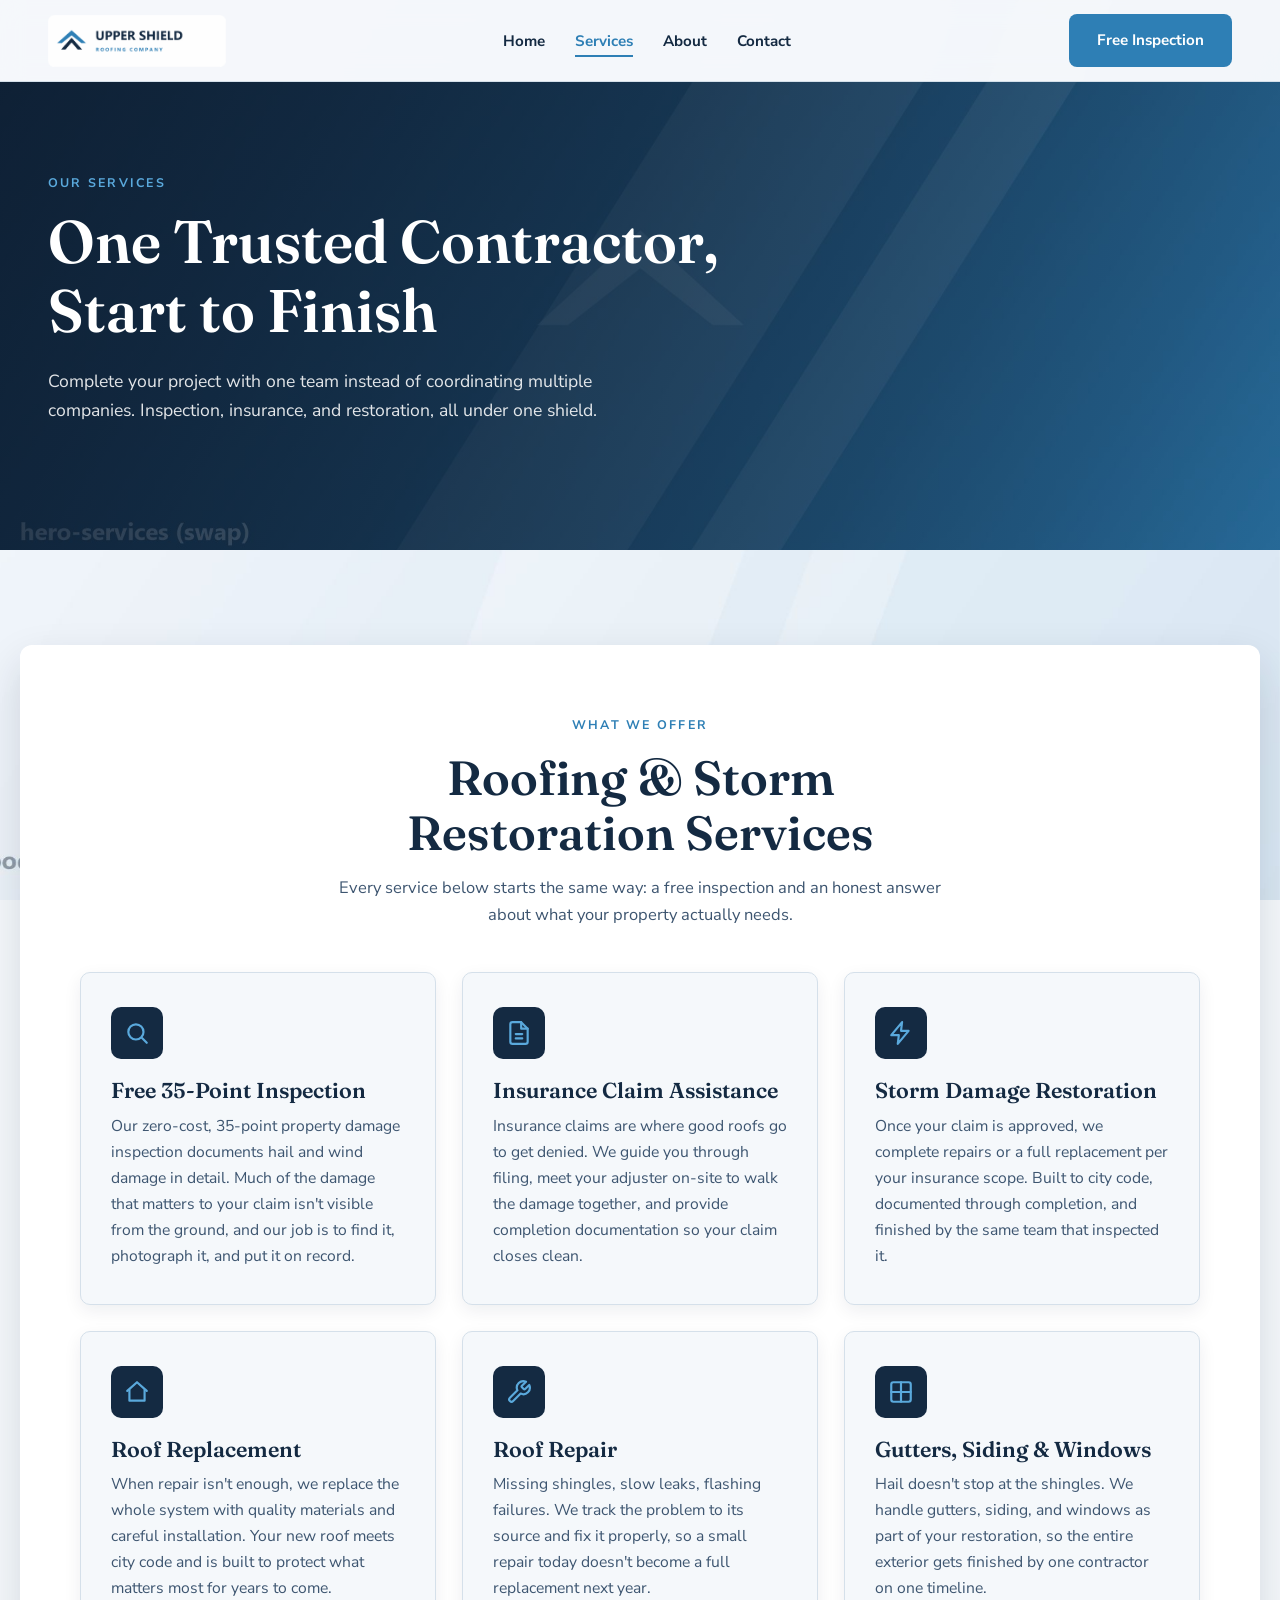
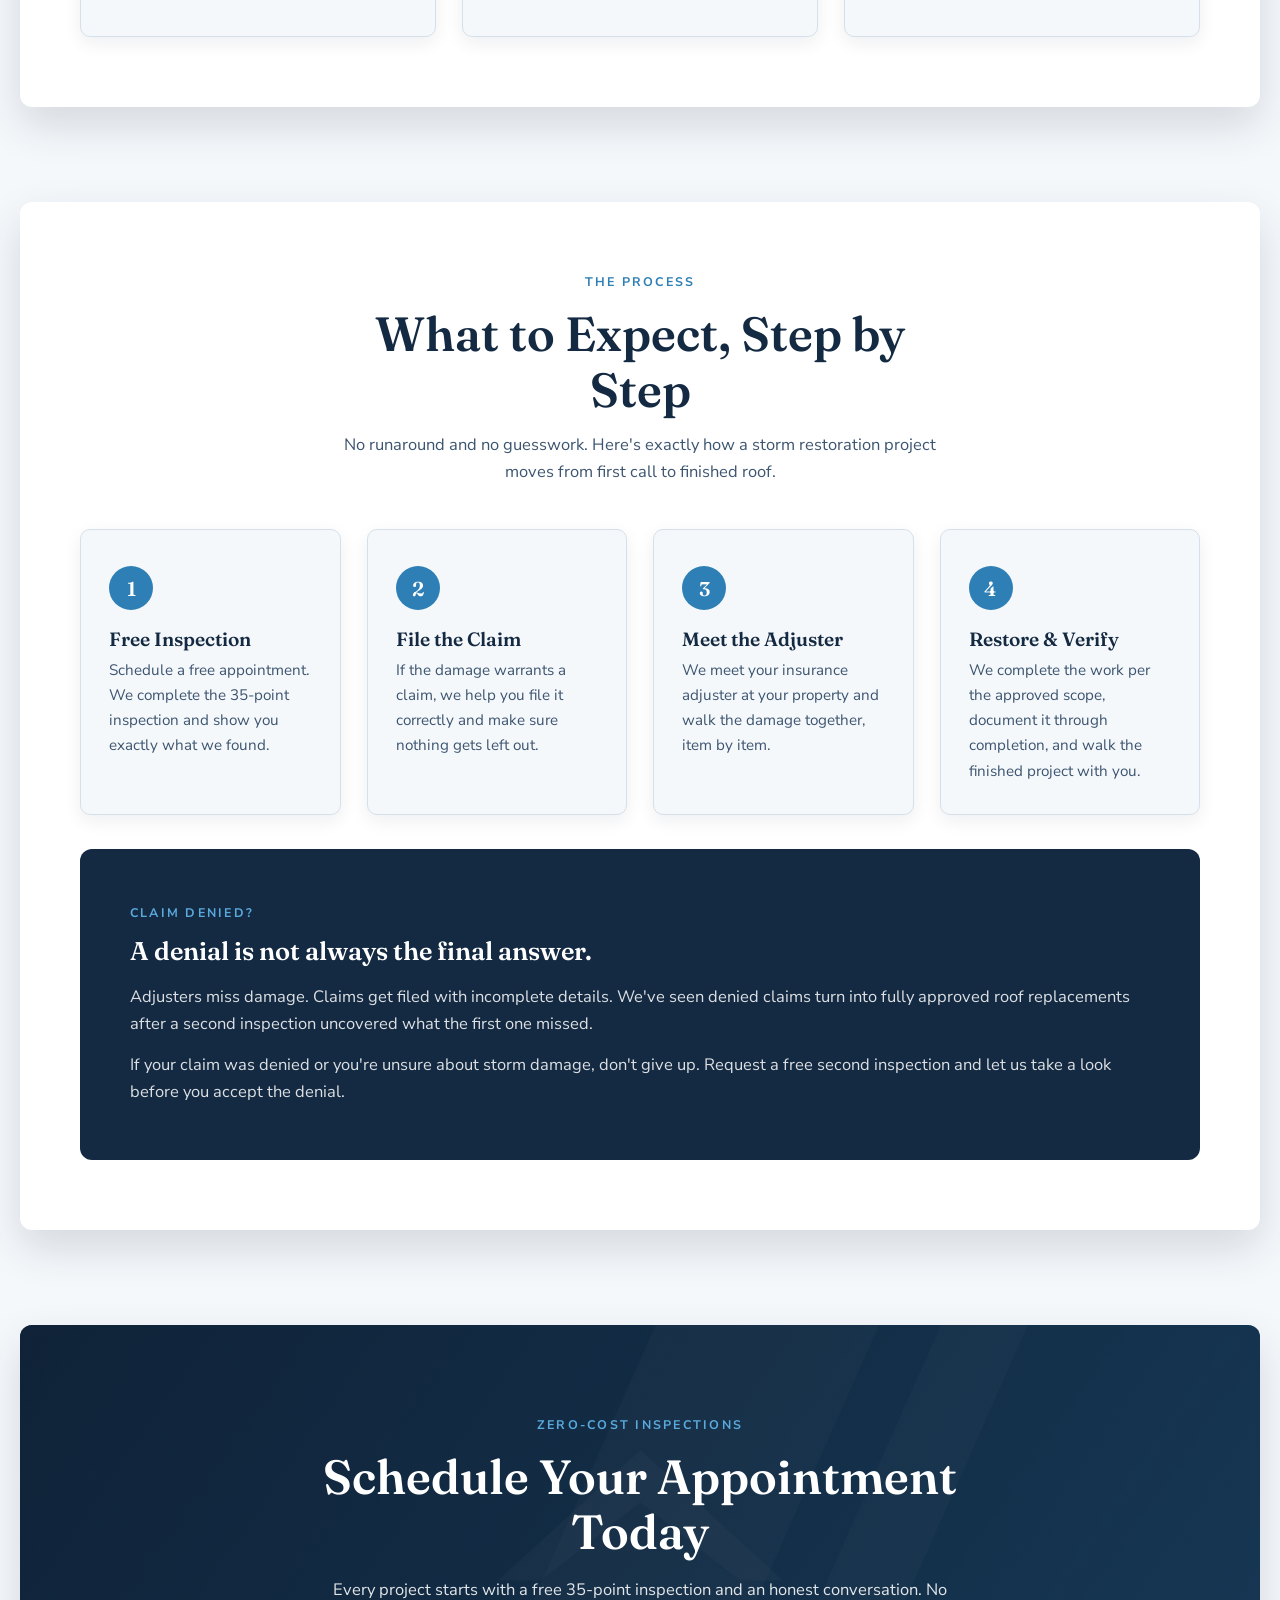
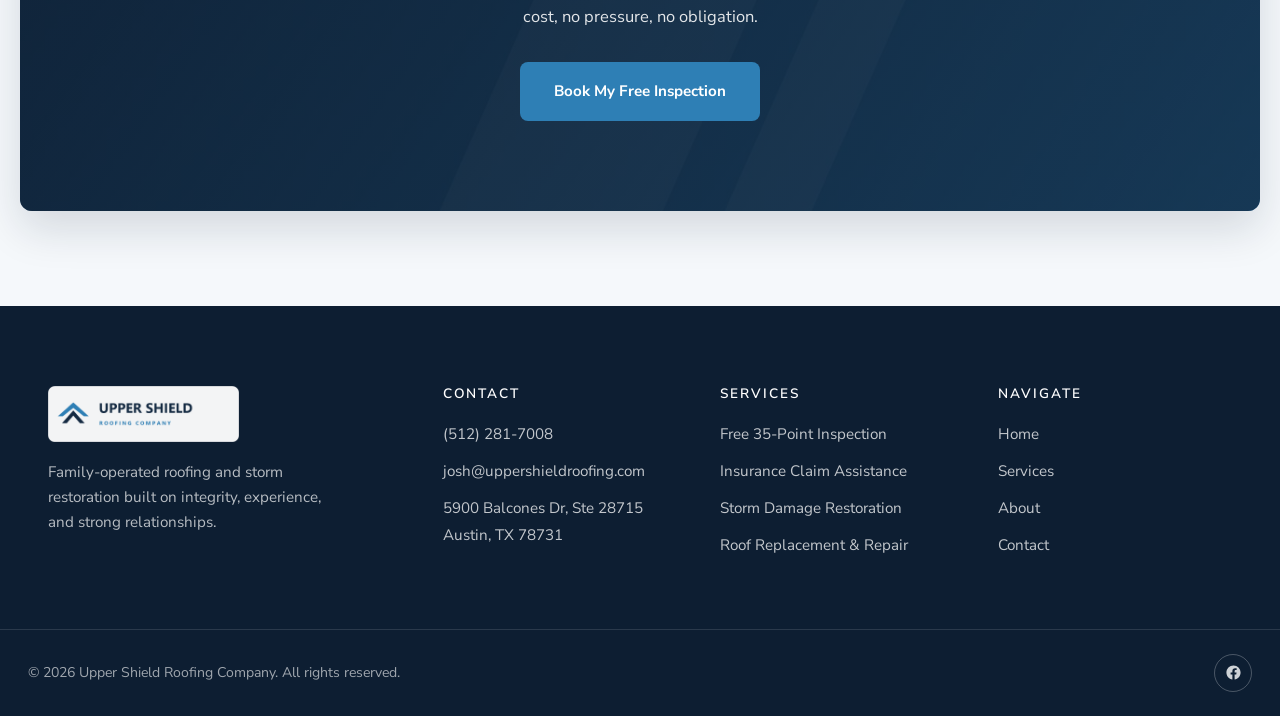
==== services.html @ f487f184 "Upper Shield Roofing demo: OTM light/cool build with branded placeholders" ====
<!DOCTYPE html>
<html lang="en">
<head>
  <meta charset="UTF-8">
  <meta name="viewport" content="width=device-width, initial-scale=1.0">
  <title>Services | Upper Shield Roofing | Storm Restoration, Inspections &amp; Insurance Claims</title>
  <meta name="description" content="Free 35-point inspections, insurance claim assistance, storm damage restoration, roof replacement and repair, plus gutters, siding, and windows. One trusted contractor, start to finish.">
  <link rel="icon" type="image/png" href="assets/favicon.png">
  <meta property="og:title" content="Roofing &amp; Storm Restoration Services | Upper Shield Roofing">
  <meta property="og:description" content="Free 35-point inspections, insurance claim guidance, and complete storm restoration in Austin and Central Texas.">
  <meta property="og:image" content="assets/og-image.jpg">
  <meta property="og:type" content="website">
  <link rel="preconnect" href="https://fonts.googleapis.com">
  <link rel="preconnect" href="https://fonts.gstatic.com" crossorigin>
  <link href="https://fonts.googleapis.com/css2?family=Fraunces:opsz,wght@9..144,400..600&family=Nunito+Sans:wght@400;600;700;800&display=swap" rel="stylesheet">
  <link rel="stylesheet" href="styles.css">
</head>
<body data-page="services">

  <nav class="nav">
    <div class="nav-inner">
      <a href="index.html" class="nav-logo" aria-label="Upper Shield Roofing home">
        <img src="assets/logo.png" alt="Upper Shield Roofing Company">
      </a>
      <ul class="nav-links">
        <li><a href="index.html" data-nav="home">Home</a></li>
        <li><a href="services.html" data-nav="services">Services</a></li>
        <li><a href="about.html" data-nav="about">About</a></li>
        <li><a href="book.html" data-nav="book">Contact</a></li>
      </ul>
      <a href="book.html" class="btn btn-primary nav-cta">Free Inspection</a>
      <button class="nav-toggle" aria-label="Toggle menu" aria-expanded="false">
        <span></span><span></span><span></span>
      </button>
    </div>
  </nav>

  <header class="hero hero--page" style="background-image: url('assets/hero-services.jpg');">
    <div class="hero-content">
      <span class="eyebrow">Our Services</span>
      <h1>One Trusted Contractor, Start to Finish</h1>
      <p>Complete your project with one team instead of coordinating multiple companies. Inspection, insurance, and restoration, all under one shield.</p>
    </div>
  </header>

  <section class="section">
    <div class="container">
      <div class="section-head centered">
        <span class="eyebrow">What We Offer</span>
        <h2>Roofing &amp; Storm Restoration Services</h2>
        <p>Every service below starts the same way: a free inspection and an honest answer about what your property actually needs.</p>
      </div>
      <div class="card-grid grid-3">
        <div class="tile">
          <div class="tile-icon">
            <svg viewBox="0 0 24 24" fill="none" stroke="currentColor" stroke-width="2" stroke-linecap="round" stroke-linejoin="round"><circle cx="11" cy="11" r="7"/><line x1="21" y1="21" x2="16.65" y2="16.65"/></svg>
          </div>
          <h3>Free 35-Point Inspection</h3>
          <p>Our zero-cost, 35-point property damage inspection documents hail and wind damage in detail. Much of the damage that matters to your claim isn't visible from the ground, and our job is to find it, photograph it, and put it on record.</p>
        </div>
        <div class="tile">
          <div class="tile-icon">
            <svg viewBox="0 0 24 24" fill="none" stroke="currentColor" stroke-width="2" stroke-linecap="round" stroke-linejoin="round"><path d="M14 2H6a2 2 0 0 0-2 2v16a2 2 0 0 0 2 2h12a2 2 0 0 0 2-2V8z"/><polyline points="14 2 14 8 20 8"/><line x1="9" y1="13" x2="15" y2="13"/><line x1="9" y1="17" x2="15" y2="17"/></svg>
          </div>
          <h3>Insurance Claim Assistance</h3>
          <p>Insurance claims are where good roofs go to get denied. We guide you through filing, meet your adjuster on-site to walk the damage together, and provide completion documentation so your claim closes clean.</p>
        </div>
        <div class="tile">
          <div class="tile-icon">
            <svg viewBox="0 0 24 24" fill="none" stroke="currentColor" stroke-width="2" stroke-linecap="round" stroke-linejoin="round"><path d="M13 2 3 14h7l-1 8 10-12h-7z"/></svg>
          </div>
          <h3>Storm Damage Restoration</h3>
          <p>Once your claim is approved, we complete repairs or a full replacement per your insurance scope. Built to city code, documented through completion, and finished by the same team that inspected it.</p>
        </div>
        <div class="tile">
          <div class="tile-icon">
            <svg viewBox="0 0 24 24" fill="none" stroke="currentColor" stroke-width="2" stroke-linecap="round" stroke-linejoin="round"><path d="M3 11 12 3l9 8"/><path d="M5 10v10h14V10"/></svg>
          </div>
          <h3>Roof Replacement</h3>
          <p>When repair isn't enough, we replace the whole system with quality materials and careful installation. Your new roof meets city code and is built to protect what matters most for years to come.</p>
        </div>
        <div class="tile">
          <div class="tile-icon">
            <svg viewBox="0 0 24 24" fill="none" stroke="currentColor" stroke-width="2" stroke-linecap="round" stroke-linejoin="round"><path d="M14.7 6.3a1 1 0 0 0 0 1.4l1.6 1.6a1 1 0 0 0 1.4 0l3.77-3.77a6 6 0 0 1-7.94 7.94l-6.91 6.91a2.12 2.12 0 0 1-3-3l6.91-6.91a6 6 0 0 1 7.94-7.94l-3.76 3.76z"/></svg>
          </div>
          <h3>Roof Repair</h3>
          <p>Missing shingles, slow leaks, flashing failures. We track the problem to its source and fix it properly, so a small repair today doesn't become a full replacement next year.</p>
        </div>
        <div class="tile">
          <div class="tile-icon">
            <svg viewBox="0 0 24 24" fill="none" stroke="currentColor" stroke-width="2" stroke-linecap="round" stroke-linejoin="round"><rect x="3" y="3" width="18" height="18" rx="2"/><line x1="3" y1="12" x2="21" y2="12"/><line x1="12" y1="3" x2="12" y2="21"/></svg>
          </div>
          <h3>Gutters, Siding &amp; Windows</h3>
          <p>Hail doesn't stop at the shingles. We handle gutters, siding, and windows as part of your restoration, so the entire exterior gets finished by one contractor on one timeline.</p>
        </div>
      </div>
    </div>
  </section>

  <section class="section section-tight">
    <div class="container">
      <div class="section-head centered">
        <span class="eyebrow">The Process</span>
        <h2>What to Expect, Step by Step</h2>
        <p>No runaround and no guesswork. Here's exactly how a storm restoration project moves from first call to finished roof.</p>
      </div>
      <div class="card-grid grid-4">
        <div class="step">
          <span class="step-num">1</span>
          <h3>Free Inspection</h3>
          <p>Schedule a free appointment. We complete the 35-point inspection and show you exactly what we found.</p>
        </div>
        <div class="step">
          <span class="step-num">2</span>
          <h3>File the Claim</h3>
          <p>If the damage warrants a claim, we help you file it correctly and make sure nothing gets left out.</p>
        </div>
        <div class="step">
          <span class="step-num">3</span>
          <h3>Meet the Adjuster</h3>
          <p>We meet your insurance adjuster at your property and walk the damage together, item by item.</p>
        </div>
        <div class="step">
          <span class="step-num">4</span>
          <h3>Restore &amp; Verify</h3>
          <p>We complete the work per the approved scope, document it through completion, and walk the finished project with you.</p>
        </div>
      </div>

      <div class="story-panel">
        <span class="eyebrow">Claim Denied?</span>
        <h3>A denial is not always the final answer.</h3>
        <p>Adjusters miss damage. Claims get filed with incomplete details. We've seen denied claims turn into fully approved roof replacements after a second inspection uncovered what the first one missed.</p>
        <p>If your claim was denied or you're unsure about storm damage, don't give up. Request a free second inspection and let us take a look before you accept the denial.</p>
      </div>
    </div>
  </section>

  <section class="section section-tight">
    <div class="container container--cta">
      <div class="cta-inner">
        <span class="eyebrow">Zero-Cost Inspections</span>
        <h2>Schedule Your Appointment Today</h2>
        <p>Every project starts with a free 35-point inspection and an honest conversation. No cost, no pressure, no obligation.</p>
        <a href="book.html" class="btn btn-primary">Book My Free Inspection</a>
      </div>
    </div>
  </section>

  <footer class="footer">
    <div class="footer-inner">
      <div class="footer-brand">
        <img src="assets/logo.png" alt="Upper Shield Roofing Company">
        <p>Family-operated roofing and storm restoration built on integrity, experience, and strong relationships.</p>
      </div>
      <div>
        <h4>Contact</h4>
        <ul>
          <li><a href="tel:5122817008">(512) 281-7008</a></li>
          <li><a href="mailto:josh@uppershieldroofing.com">josh@uppershieldroofing.com</a></li>
          <li><a href="https://maps.google.com/?q=5900+Balcones+Dr+Ste+28715+Austin+TX+78731" target="_blank" rel="noopener">5900 Balcones Dr, Ste 28715<br>Austin, TX 78731</a></li>
        </ul>
      </div>
      <div>
        <h4>Services</h4>
        <ul>
          <li><a href="services.html">Free 35-Point Inspection</a></li>
          <li><a href="services.html">Insurance Claim Assistance</a></li>
          <li><a href="services.html">Storm Damage Restoration</a></li>
          <li><a href="services.html">Roof Replacement &amp; Repair</a></li>
        </ul>
      </div>
      <div>
        <h4>Navigate</h4>
        <ul>
          <li><a href="index.html">Home</a></li>
          <li><a href="services.html">Services</a></li>
          <li><a href="about.html">About</a></li>
          <li><a href="book.html">Contact</a></li>
        </ul>
      </div>
    </div>
    <div class="footer-bottom">
      <div class="footer-bottom-inner">
        <span>&copy; 2026 Upper Shield Roofing Company. All rights reserved.</span>
        <div class="footer-social">
          <a href="https://www.facebook.com/" target="_blank" rel="noopener" aria-label="Upper Shield Roofing on Facebook">
            <svg viewBox="0 0 24 24" fill="currentColor"><path d="M22 12.06C22 6.5 17.52 2 12 2S2 6.5 2 12.06c0 5.02 3.66 9.18 8.44 9.94v-7.03H7.9v-2.91h2.54V9.85c0-2.52 1.49-3.91 3.77-3.91 1.09 0 2.24.2 2.24.2v2.47h-1.26c-1.24 0-1.63.78-1.63 1.57v1.88h2.78l-.45 2.91h-2.33V22c4.78-.76 8.44-4.92 8.44-9.94z"/></svg>
          </a>
        </div>
      </div>
    </div>
  </footer>

  <script src="script.js"></script>
</body>
</html>
---- styles.css ----
/* ============================================================
   Upper Shield Roofing - OTM Web Design
   Light/cool variant: ice white + deep navy + shield blue
   Fraunces (display) + Nunito Sans (body)
   ============================================================ */

:root {
  --ice: #f5f8fb;
  --ice-soft: #eaf1f7;
  --surface: #ffffff;
  --ink: #142a42;
  --ink-deep: #0d1e32;
  --accent: #2e7fb5;
  --accent-bright: #5aa9dc;
  --muted: #3d5570;
  --line: #d5e0ea;
  --shadow-soft: 0 6px 18px rgba(13, 30, 50, 0.07);
  --shadow-lift: 0 18px 44px rgba(13, 30, 50, 0.14);
  --radius: 12px;
}

* { margin: 0; padding: 0; box-sizing: border-box; }

html { scroll-behavior: smooth; }

body {
  font-family: 'Nunito Sans', sans-serif;
  font-size: 16.5px;
  line-height: 1.65;
  color: var(--ink);
  background-color: var(--ice);
  overflow-x: hidden;
}

/* Page-level background image, every build, no exceptions */
body::before {
  content: "";
  position: fixed;
  inset: 0;
  z-index: -1;
  background: url('assets/body-bg.jpg') center / cover no-repeat;
}

img { max-width: 100%; display: block; }

h1, h2, h3, h4 {
  font-family: 'Fraunces', serif;
  font-weight: 600;
  line-height: 1.15;
  color: var(--ink);
}

h1 { font-size: clamp(2.2rem, 5vw, 3.75rem); }
h2 { font-size: clamp(1.9rem, 3.8vw, 3rem); }
h3 { font-size: 1.35rem; }

p { color: var(--muted); }

a { color: var(--accent); text-decoration: none; }

.eyebrow {
  display: block;
  font-size: 0.78rem;
  text-transform: uppercase;
  letter-spacing: 0.18em;
  font-weight: 700;
  color: var(--accent);
  margin-bottom: 14px;
}

.section-head { max-width: 640px; margin-bottom: 44px; }
.section-head.centered { margin-left: auto; margin-right: auto; text-align: center; }
.section-head p { margin-top: 14px; }

/* ---------- Buttons ---------- */
.btn {
  display: inline-block;
  font-family: 'Nunito Sans', sans-serif;
  font-weight: 700;
  font-size: 0.95rem;
  padding: 15px 32px;
  border-radius: 8px;
  border: 2px solid transparent;
  cursor: pointer;
  transition: transform 0.2s ease, box-shadow 0.2s ease, background 0.2s ease, color 0.2s ease;
}

.btn-primary { background: var(--accent); color: #fff; }
.btn-primary:hover { background: #256b9b; transform: translateY(-2px); box-shadow: var(--shadow-lift); }

.btn-outline { background: transparent; color: #fff; border-color: rgba(255, 255, 255, 0.65); }
.btn-outline:hover { background: rgba(255, 255, 255, 0.12); border-color: #fff; }

.btn-dark { background: var(--ink); color: #fff; }
.btn-dark:hover { background: var(--ink-deep); transform: translateY(-2px); box-shadow: var(--shadow-lift); }

/* ---------- Nav ---------- */
.nav {
  position: sticky;
  top: 0;
  z-index: 100;
  background: rgba(245, 248, 251, 0.88);
  backdrop-filter: blur(12px);
  -webkit-backdrop-filter: blur(12px);
  border-bottom: 1px solid var(--line);
}

.nav-inner {
  max-width: 1240px;
  margin: 0 auto;
  padding: 14px 28px;
  display: flex;
  align-items: center;
  justify-content: space-between;
  gap: 24px;
}

.nav-logo img { height: 52px; width: auto; }

.nav-links {
  display: flex;
  align-items: center;
  gap: 30px;
  list-style: none;
}

.nav-links a {
  font-weight: 700;
  font-size: 0.95rem;
  color: var(--ink);
  position: relative;
  padding: 6px 0;
}

.nav-links a::after {
  content: "";
  position: absolute;
  left: 0;
  bottom: 0;
  width: 0;
  height: 2px;
  background: var(--accent);
  transition: width 0.25s ease;
}

.nav-links a:hover::after,
.nav-links a.is-active::after { width: 100%; }
.nav-links a.is-active { color: var(--accent); }

.nav-cta { white-space: nowrap; padding: 12px 26px; }

.nav-toggle {
  display: none;
  background: none;
  border: none;
  cursor: pointer;
  width: 42px;
  height: 42px;
  border-radius: 8px;
  flex-direction: column;
  align-items: center;
  justify-content: center;
  gap: 5px;
}

.nav-toggle span {
  display: block;
  width: 24px;
  height: 2.5px;
  background: var(--ink);
  border-radius: 2px;
  transition: transform 0.25s ease, opacity 0.25s ease;
}

.nav-toggle.open span:nth-child(1) { transform: translateY(7.5px) rotate(45deg); }
.nav-toggle.open span:nth-child(2) { opacity: 0; }
.nav-toggle.open span:nth-child(3) { transform: translateY(-7.5px) rotate(-45deg); }

/* ---------- Hero ---------- */
.hero {
  position: relative;
  min-height: 88vh;
  display: flex;
  align-items: center;
  background-size: cover;
  background-position: center;
}

.hero::before {
  content: "";
  position: absolute;
  inset: 0;
  background: linear-gradient(100deg, rgba(13, 30, 50, 0.78) 0%, rgba(13, 30, 50, 0.55) 48%, rgba(13, 30, 50, 0.22) 100%);
}

.hero-content {
  position: relative;
  max-width: 1240px;
  width: 100%;
  margin: 0 auto;
  padding: 110px 28px;
}

.hero-content .eyebrow { color: var(--accent-bright); }

.hero-content h1 { color: #fff; max-width: 720px; }

.hero-content p {
  color: rgba(255, 255, 255, 0.88);
  max-width: 560px;
  margin: 22px 0 34px;
  font-size: 1.1rem;
}

.hero-actions { display: flex; gap: 16px; flex-wrap: wrap; }

.hero--page { min-height: 52vh; }
.hero--page .hero-content { padding: 90px 28px; }

/* ---------- Marquee (full-bleed, the only full-bleed band) ---------- */
.marquee {
  background: var(--ink-deep);
  border-top: 2px solid var(--accent);
  border-bottom: 2px solid var(--accent);
  overflow: hidden;
  padding: 15px 0;
}

.marquee-track {
  display: flex;
  align-items: center;
  width: max-content;
  animation: marquee 40s linear infinite;
}

.marquee:hover .marquee-track { animation-play-state: paused; }

@media (prefers-reduced-motion: reduce) {
  .marquee-track { animation: none; }
}

@keyframes marquee {
  from { transform: translateX(0); }
  to { transform: translateX(-50%); }
}

.marquee-track span {
  color: #eef4fa;
  font-weight: 700;
  font-size: 0.9rem;
  text-transform: uppercase;
  letter-spacing: 0.12em;
  white-space: nowrap;
}

.marquee-track .dot {
  display: inline-block;
  width: 6px;
  height: 6px;
  border-radius: 50%;
  background: var(--accent-bright);
  margin: 0 26px;
  flex-shrink: 0;
}

/* ---------- Section card pattern ---------- */
.section { background: transparent; padding: 95px 0; }
.section-tight { padding-top: 0; }

.container {
  max-width: 1240px;
  margin: 0 auto;
  padding: 70px 60px;
  background: var(--surface);
  border-radius: var(--radius);
  box-shadow: var(--shadow-lift);
}

/* ---------- Intro grid ---------- */
.intro-grid {
  display: grid;
  grid-template-columns: 1fr 1.1fr;
  gap: 56px;
  align-items: center;
}

.intro-media { position: relative; }

.intro-media img {
  border-radius: var(--radius);
  box-shadow: var(--shadow-soft);
  width: 100%;
  height: 100%;
  object-fit: cover;
}

.corner-badge {
  position: absolute;
  bottom: -18px;
  right: -14px;
  background: var(--ink);
  color: #fff;
  padding: 16px 24px;
  border-radius: 10px;
  box-shadow: var(--shadow-lift);
  text-align: center;
}

.corner-badge strong {
  display: block;
  font-family: 'Fraunces', serif;
  font-size: 1.5rem;
  color: var(--accent-bright);
  line-height: 1.1;
}

.corner-badge small {
  font-size: 0.72rem;
  text-transform: uppercase;
  letter-spacing: 0.14em;
  font-weight: 700;
}

.intro-copy p { margin-bottom: 16px; }

.check-list { list-style: none; margin: 22px 0 30px; }

.check-list li {
  padding-left: 30px;
  position: relative;
  margin-bottom: 12px;
  font-weight: 600;
  color: var(--ink);
}

.check-list li::before {
  content: "";
  position: absolute;
  left: 0;
  top: 5px;
  width: 16px;
  height: 16px;
  border-radius: 50%;
  background: var(--accent);
  clip-path: polygon(14% 44%, 0 60%, 40% 100%, 100% 16%, 84% 4%, 38% 72%);
}

/* ---------- Card grids ---------- */
.card-grid { display: grid; gap: 26px; }
.grid-2 { grid-template-columns: repeat(2, 1fr); }
.grid-3 { grid-template-columns: repeat(3, 1fr); }
.grid-4 { grid-template-columns: repeat(4, 1fr); }

.tile {
  background: var(--ice);
  border: 1px solid var(--line);
  border-radius: 10px;
  padding: 34px 30px;
  box-shadow: var(--shadow-soft);
  transition: transform 0.25s ease, box-shadow 0.25s ease, border-color 0.25s ease;
}

.tile:hover {
  transform: translateY(-4px);
  box-shadow: var(--shadow-lift);
  border-color: var(--accent);
}

.tile-icon {
  width: 52px;
  height: 52px;
  border-radius: 10px;
  background: var(--ink);
  color: var(--accent-bright);
  display: flex;
  align-items: center;
  justify-content: center;
  margin-bottom: 20px;
}

.tile-icon svg { width: 26px; height: 26px; }

.tile h3 { margin-bottom: 10px; }
.tile p { font-size: 0.98rem; }

.tile .tile-link {
  display: inline-block;
  margin-top: 16px;
  font-weight: 700;
  font-size: 0.9rem;
  text-transform: uppercase;
  letter-spacing: 0.08em;
}

/* ---------- Stats band (contained dark card) ---------- */
.container--stats {
  background: var(--ink-deep);
  padding: 56px 60px;
}

.stats-grid {
  display: grid;
  grid-template-columns: repeat(4, 1fr);
  gap: 30px;
  text-align: center;
}

.stat strong {
  display: block;
  font-family: 'Fraunces', serif;
  font-size: clamp(2.2rem, 4vw, 3rem);
  color: var(--accent-bright);
  line-height: 1.1;
}

.stat span {
  display: block;
  margin-top: 8px;
  color: rgba(255, 255, 255, 0.82);
  font-size: 0.85rem;
  text-transform: uppercase;
  letter-spacing: 0.1em;
  font-weight: 700;
}

/* ---------- Process steps ---------- */
.step {
  position: relative;
  background: var(--ice);
  border: 1px solid var(--line);
  border-radius: 10px;
  padding: 36px 28px 30px;
  box-shadow: var(--shadow-soft);
  transition: transform 0.25s ease, box-shadow 0.25s ease, border-color 0.25s ease;
}

.step:hover { transform: translateY(-4px); box-shadow: var(--shadow-lift); border-color: var(--accent); }

.step-num {
  display: inline-flex;
  align-items: center;
  justify-content: center;
  width: 44px;
  height: 44px;
  border-radius: 50%;
  background: var(--accent);
  color: #fff;
  font-family: 'Fraunces', serif;
  font-size: 1.25rem;
  font-weight: 600;
  margin-bottom: 18px;
}

.step h3 { font-size: 1.2rem; margin-bottom: 8px; }
.step p { font-size: 0.95rem; }

/* ---------- Story / feature panel ---------- */
.story-panel {
  background: var(--ink);
  border-radius: var(--radius);
  padding: 54px 50px;
  margin-top: 34px;
}

.story-panel .eyebrow { color: var(--accent-bright); }
.story-panel h3 { color: #fff; font-size: 1.6rem; margin-bottom: 16px; }
.story-panel p { color: rgba(255, 255, 255, 0.85); margin-bottom: 14px; }
.story-panel p:last-of-type { margin-bottom: 0; }

/* ---------- Carousel (gallery) ---------- */
.carousel { position: relative; }

.carousel-viewport { overflow: hidden; border-radius: 10px; }

.carousel-track {
  display: flex;
  gap: 22px;
  transition: transform 0.45s ease;
}

.carousel-slide {
  flex: 0 0 calc((100% - 44px) / 3);
  border-radius: 10px;
  overflow: hidden;
  border: 1px solid var(--line);
  box-shadow: var(--shadow-soft);
}

.carousel-slide img {
  width: 100%;
  aspect-ratio: 16 / 9;
  object-fit: cover;
}

.carousel-nav {
  display: flex;
  align-items: center;
  justify-content: center;
  gap: 22px;
  margin-top: 30px;
}

.carousel-btn {
  width: 46px;
  height: 46px;
  border-radius: 50%;
  border: 1px solid var(--line);
  background: var(--ice);
  color: var(--ink);
  font-size: 1.1rem;
  cursor: pointer;
  transition: background 0.2s ease, color 0.2s ease, border-color 0.2s ease;
}

.carousel-btn:hover { background: var(--accent); color: #fff; border-color: var(--accent); }

.carousel-dots { display: flex; gap: 9px; }

.carousel-dots button {
  width: 10px;
  height: 10px;
  border-radius: 50%;
  border: none;
  background: var(--line);
  cursor: pointer;
  transition: background 0.2s ease, transform 0.2s ease;
}

.carousel-dots button.active { background: var(--accent); transform: scale(1.25); }

/* ---------- Service areas ---------- */
.area-chips {
  display: flex;
  flex-wrap: wrap;
  gap: 12px;
  margin-top: 8px;
}

.area-chips span {
  background: var(--ice);
  border: 1px solid var(--line);
  border-radius: 999px;
  padding: 9px 22px;
  font-weight: 700;
  font-size: 0.92rem;
  color: var(--ink);
}

.area-note {
  margin-top: 26px;
  padding: 20px 26px;
  background: var(--ice-soft);
  border-left: 4px solid var(--accent);
  border-radius: 8px;
  font-size: 0.98rem;
}

/* ---------- CTA strip (contained card) ---------- */
.container--cta {
  position: relative;
  overflow: hidden;
  text-align: center;
  padding: 90px 60px;
  background: var(--ink-deep) url('assets/cta-bg.jpg') center / cover no-repeat;
}

.container--cta::before {
  content: "";
  position: absolute;
  inset: 0;
  background: linear-gradient(rgba(13, 30, 50, 0.72), rgba(13, 30, 50, 0.72));
}

.cta-inner { position: relative; max-width: 640px; margin: 0 auto; }
.cta-inner .eyebrow { color: var(--accent-bright); }
.cta-inner h2 { color: #fff; margin-bottom: 16px; }
.cta-inner p { color: rgba(255, 255, 255, 0.88); margin-bottom: 32px; }

/* ---------- Values (about) ---------- */
.value-quote {
  font-family: 'Fraunces', serif;
  font-size: 1.4rem;
  color: var(--ink);
  border-left: 4px solid var(--accent);
  padding-left: 24px;
  margin: 26px 0;
}

/* ---------- Book page ---------- */
.book-grid {
  display: grid;
  grid-template-columns: 1.4fr 1fr;
  gap: 50px;
  align-items: start;
}

.form-panel h2 { margin-bottom: 10px; }
.form-panel > p { margin-bottom: 30px; }

.form-row { display: grid; grid-template-columns: 1fr 1fr; gap: 18px; }

.field { margin-bottom: 18px; }

.field label {
  display: block;
  font-weight: 700;
  font-size: 0.88rem;
  margin-bottom: 7px;
  color: var(--ink);
}

.field input,
.field select,
.field textarea {
  width: 100%;
  padding: 13px 15px;
  border: 1px solid var(--line);
  border-radius: 8px;
  background: var(--ice);
  font-family: 'Nunito Sans', sans-serif;
  font-size: 0.98rem;
  color: var(--ink);
  transition: border-color 0.2s ease, box-shadow 0.2s ease;
}

.field input:focus,
.field select:focus,
.field textarea:focus {
  outline: none;
  border-color: var(--accent);
  box-shadow: 0 0 0 3px rgba(46, 127, 181, 0.15);
}

.field textarea { min-height: 130px; resize: vertical; }

.field .error-msg {
  display: none;
  color: #b3402f;
  font-size: 0.82rem;
  font-weight: 700;
  margin-top: 5px;
}

.field.invalid input,
.field.invalid select,
.field.invalid textarea { border-color: #b3402f; }

.field.invalid .error-msg { display: block; }

.contact-panel {
  background: var(--ink);
  border-radius: var(--radius);
  padding: 44px 38px;
  color: #fff;
}

.contact-panel h3 { color: #fff; font-size: 1.45rem; margin-bottom: 22px; }

.contact-item { margin-bottom: 22px; }

.contact-item small {
  display: block;
  text-transform: uppercase;
  letter-spacing: 0.14em;
  font-size: 0.72rem;
  font-weight: 700;
  color: var(--accent-bright);
  margin-bottom: 4px;
}

.contact-item a, .contact-item p { color: rgba(255, 255, 255, 0.9); font-weight: 600; }
.contact-item a:hover { color: var(--accent-bright); }

.contact-divider { border: none; border-top: 1px solid rgba(255, 255, 255, 0.15); margin: 26px 0; }

.next-steps { list-style: none; counter-reset: ns; }

.next-steps li {
  counter-increment: ns;
  position: relative;
  padding-left: 38px;
  margin-bottom: 14px;
  color: rgba(255, 255, 255, 0.85);
  font-size: 0.95rem;
}

.next-steps li::before {
  content: counter(ns);
  position: absolute;
  left: 0;
  top: 1px;
  width: 24px;
  height: 24px;
  border-radius: 50%;
  background: var(--accent);
  color: #fff;
  font-size: 0.8rem;
  font-weight: 800;
  display: flex;
  align-items: center;
  justify-content: center;
}

/* ---------- Thank you ---------- */
.page-header {
  background: var(--ink-deep);
  padding: 90px 28px;
  text-align: center;
}

.page-header h1 { color: #fff; }
.page-header p { color: rgba(255, 255, 255, 0.85); max-width: 520px; margin: 16px auto 0; }

/* ---------- Footer (full-bleed) ---------- */
.footer {
  background: var(--ink-deep);
  color: rgba(255, 255, 255, 0.85);
  padding: 80px 0 0;
}

.footer-inner {
  max-width: 1240px;
  margin: 0 auto;
  padding: 0 28px;
  display: grid;
  grid-template-columns: 1.5fr 1fr 1fr 1fr;
  gap: 44px;
}

.footer-brand img { height: 56px; width: auto; margin-bottom: 18px; }
.footer-brand p { color: rgba(255, 255, 255, 0.7); font-size: 0.95rem; max-width: 300px; }

.footer h4 {
  color: #fff;
  font-family: 'Nunito Sans', sans-serif;
  font-size: 0.85rem;
  text-transform: uppercase;
  letter-spacing: 0.14em;
  margin-bottom: 18px;
}

.footer ul { list-style: none; }
.footer ul li { margin-bottom: 10px; }
.footer ul a { color: rgba(255, 255, 255, 0.75); font-size: 0.95rem; }
.footer ul a:hover { color: var(--accent-bright); }

.footer-bottom {
  margin-top: 60px;
  border-top: 1px solid rgba(255, 255, 255, 0.12);
  padding: 24px 28px;
}

.footer-bottom-inner {
  max-width: 1240px;
  margin: 0 auto;
  display: flex;
  align-items: center;
  justify-content: space-between;
  gap: 18px;
  flex-wrap: wrap;
  font-size: 0.88rem;
  color: rgba(255, 255, 255, 0.6);
}

.footer-social { display: flex; gap: 14px; }

.footer-social a {
  display: flex;
  align-items: center;
  justify-content: center;
  width: 38px;
  height: 38px;
  border-radius: 50%;
  border: 1px solid rgba(255, 255, 255, 0.25);
  color: rgba(255, 255, 255, 0.8);
  transition: background 0.2s ease, border-color 0.2s ease;
}

.footer-social a:hover { background: var(--accent); border-color: var(--accent); color: #fff; }
.footer-social svg { width: 17px; height: 17px; }

/* ---------- Responsive ---------- */
@media (max-width: 1100px) {
  .container { padding: 50px 36px; }
  .container--stats { padding: 46px 36px; }
  .grid-3, .grid-4 { grid-template-columns: repeat(2, 1fr); }
  .stats-grid { grid-template-columns: repeat(2, 1fr); gap: 36px; }
  .intro-grid { gap: 38px; }
  .carousel-slide { flex: 0 0 calc((100% - 22px) / 2); }
  .footer-inner { grid-template-columns: 1fr 1fr; }
}

@media (max-width: 900px) {
  .nav-toggle { display: flex; }

  .nav-links {
    position: absolute;
    top: 100%;
    left: 0;
    right: 0;
    background: var(--surface);
    border-bottom: 1px solid var(--line);
    box-shadow: var(--shadow-lift);
    flex-direction: column;
    align-items: flex-start;
    gap: 0;
    padding: 12px 28px;
    display: none;
  }

  .nav-links.open { display: flex; }
  .nav-links li { width: 100%; }
  .nav-links a { display: block; padding: 13px 0; }

  .nav-cta { display: none; }

  .hero { min-height: 72vh; }
  .intro-grid, .book-grid { grid-template-columns: 1fr; }
  .corner-badge { right: 12px; }
}

@media (max-width: 560px) {
  .container { padding: 36px 22px; border-radius: 10px; }
  .container--stats { padding: 38px 22px; }
  .container--cta { padding: 64px 22px; }
  .section { padding: 70px 0; }
  .grid-2, .grid-3, .grid-4 { grid-template-columns: 1fr; }
  .stats-grid { grid-template-columns: 1fr 1fr; gap: 28px; }
  .form-row { grid-template-columns: 1fr; gap: 0; }
  .carousel-slide { flex: 0 0 100%; }
  .carousel-track { gap: 0; }
  .footer-inner { grid-template-columns: 1fr; gap: 34px; }
  .story-panel { padding: 38px 26px; }
  .hero-actions .btn { width: 100%; text-align: center; }
}
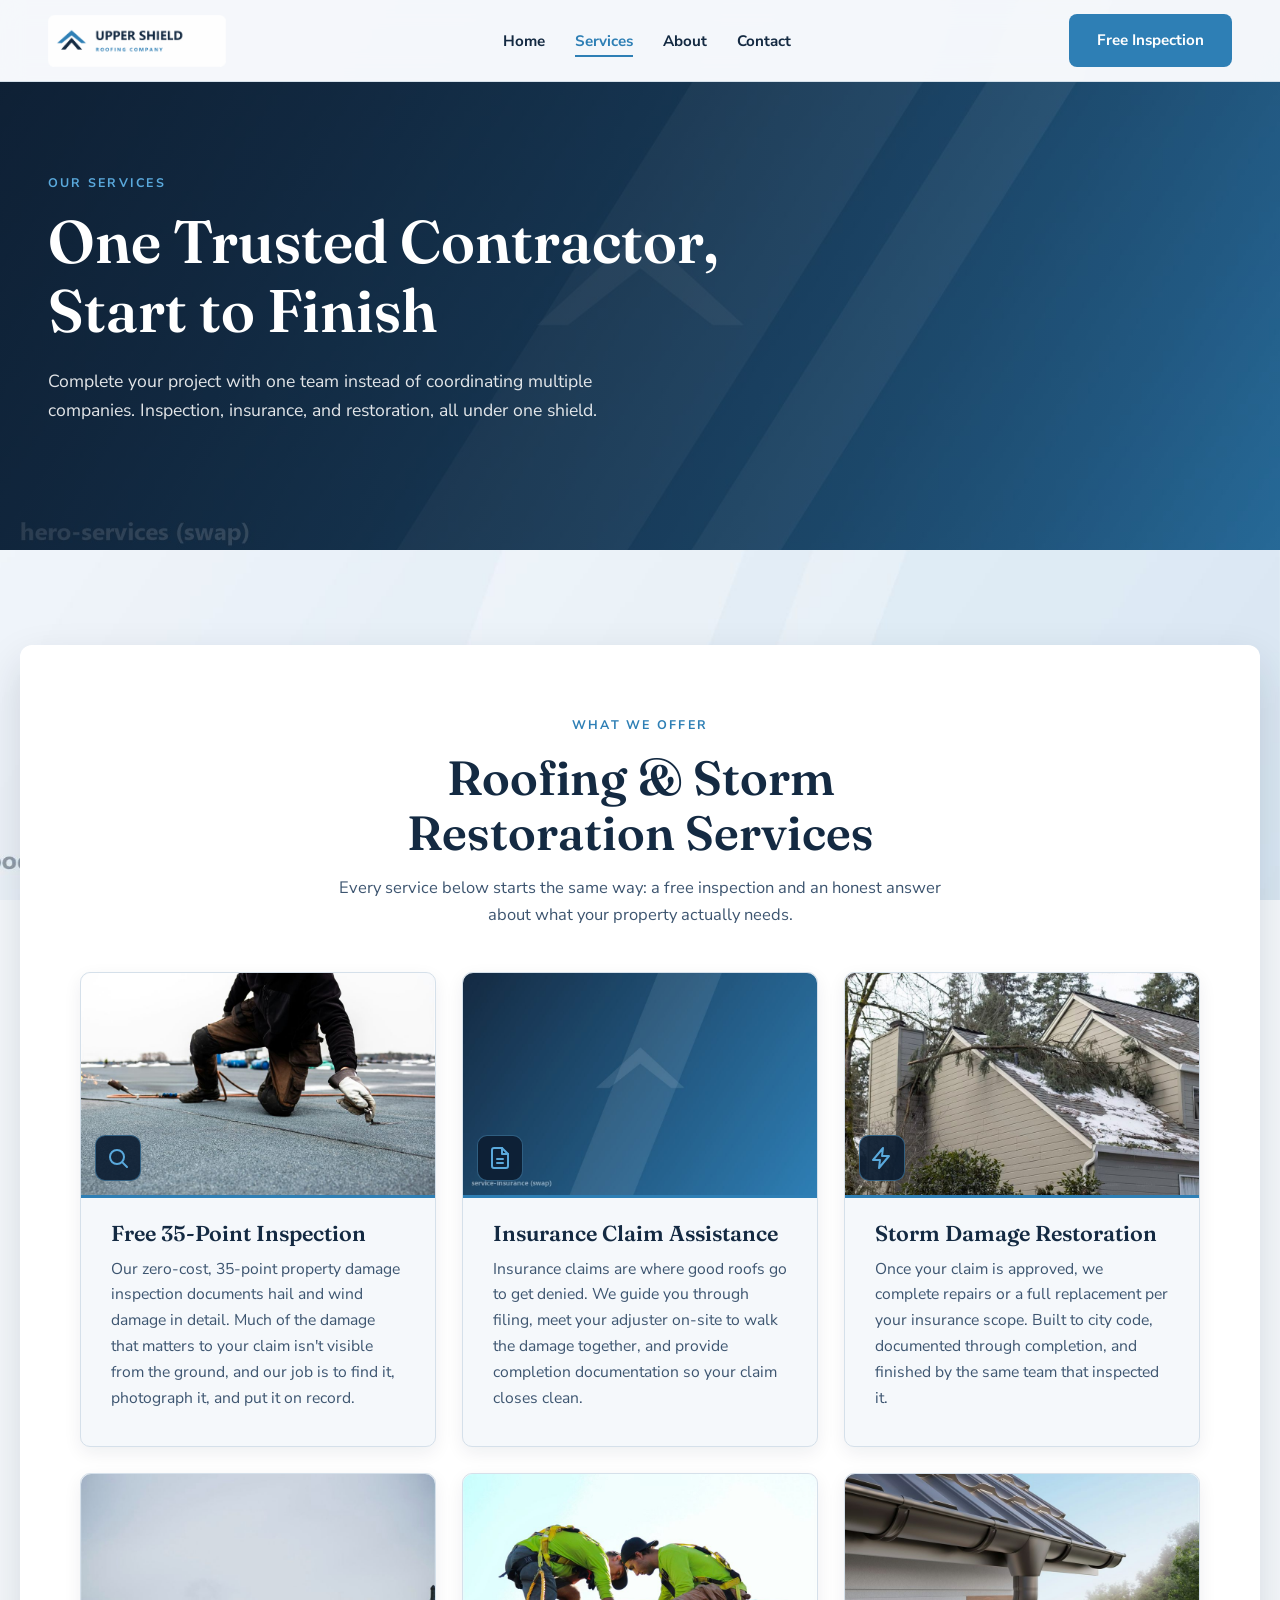
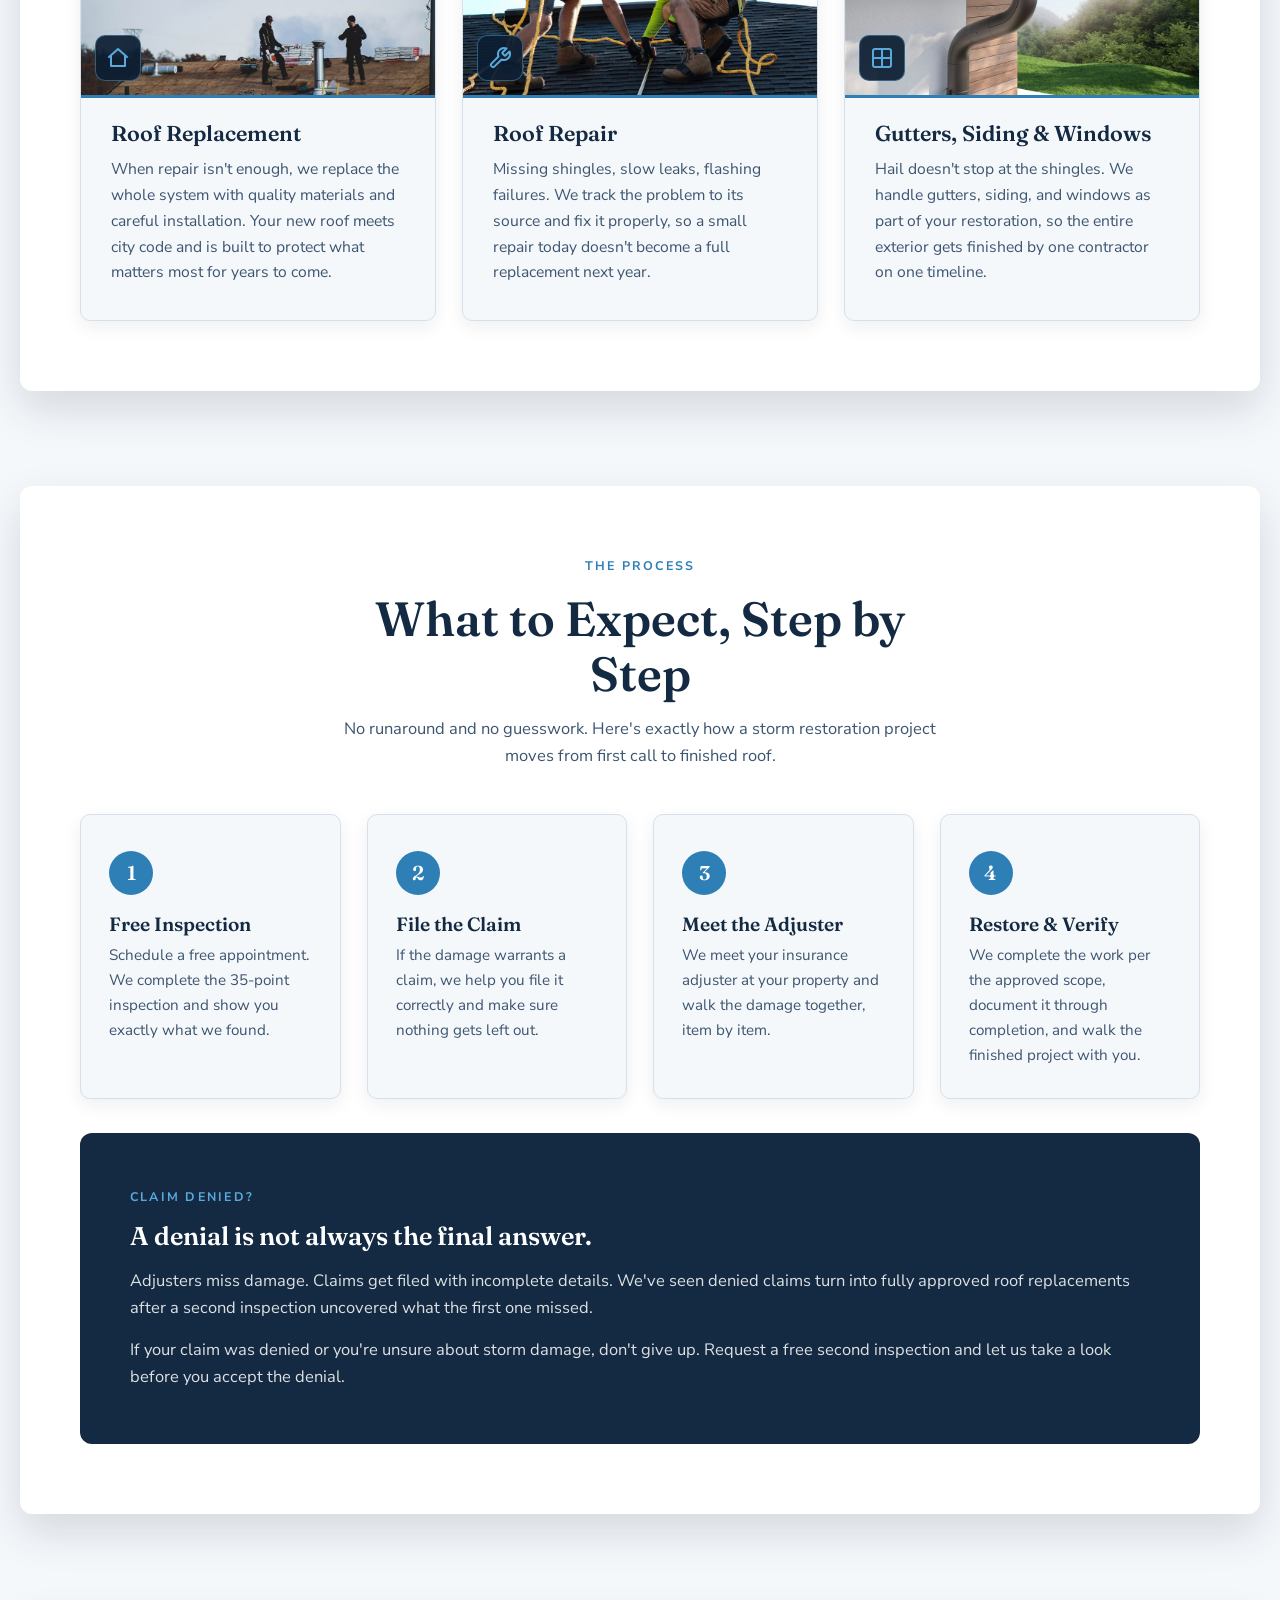
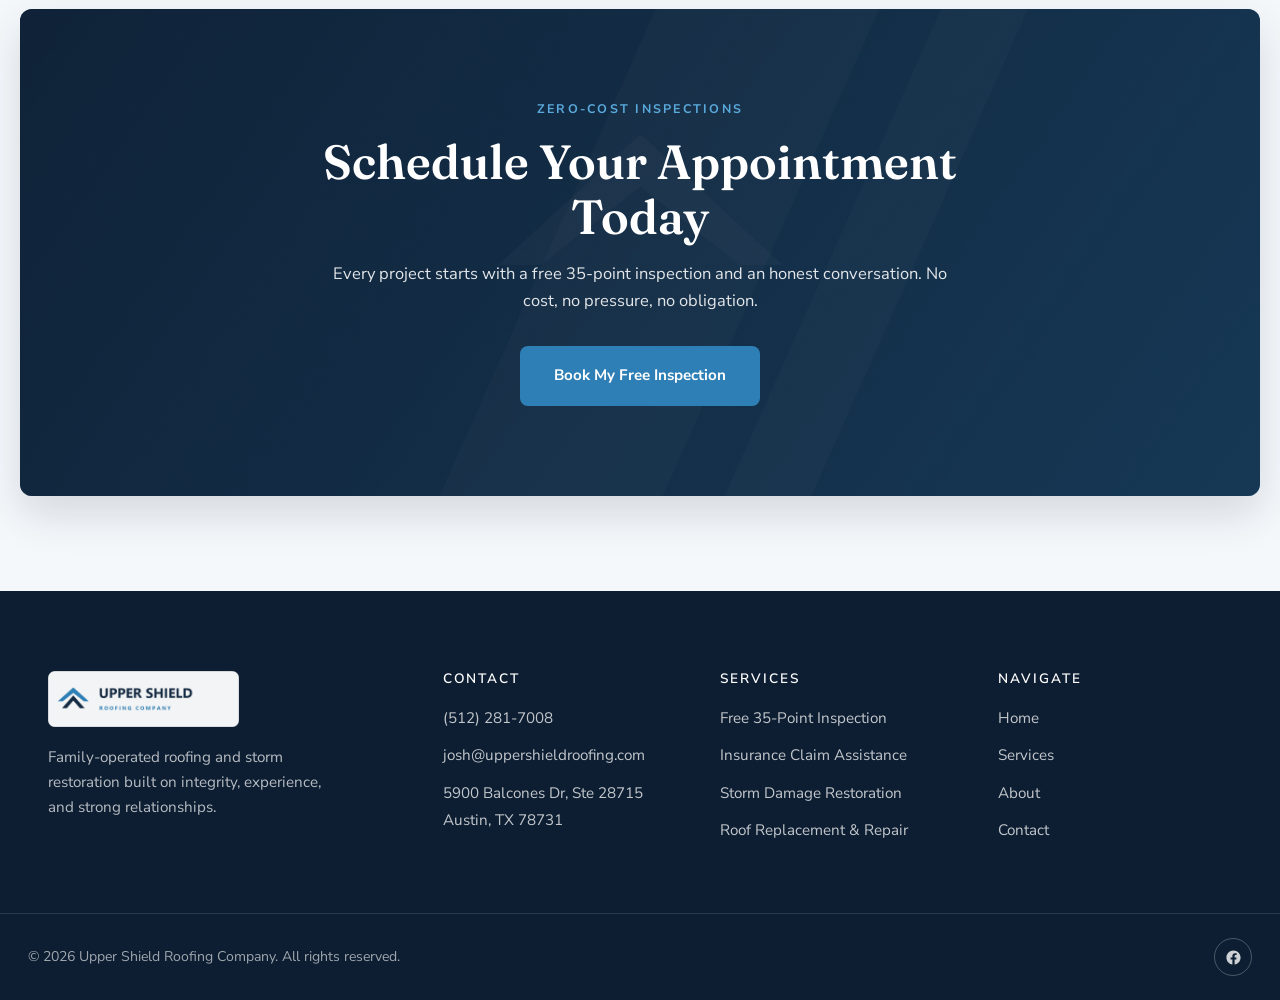
==== commit 5d271cf3: "Add service card images to home and services pages (5 real stock photos, insurance slot placeholder)" ====
--- a/services.html
+++ b/services.html
@@ -52,43 +52,61 @@
       </div>
       <div class="card-grid grid-3">
         <div class="tile">
-          <div class="tile-icon">
-            <svg viewBox="0 0 24 24" fill="none" stroke="currentColor" stroke-width="2" stroke-linecap="round" stroke-linejoin="round"><circle cx="11" cy="11" r="7"/><line x1="21" y1="21" x2="16.65" y2="16.65"/></svg>
+          <div class="tile-media">
+            <img src="assets/service-inspection.jpg" alt="A roofer kneeling on a roof documenting damage during an inspection">
+            <div class="tile-icon">
+              <svg viewBox="0 0 24 24" fill="none" stroke="currentColor" stroke-width="2" stroke-linecap="round" stroke-linejoin="round"><circle cx="11" cy="11" r="7"/><line x1="21" y1="21" x2="16.65" y2="16.65"/></svg>
+            </div>
           </div>
           <h3>Free 35-Point Inspection</h3>
           <p>Our zero-cost, 35-point property damage inspection documents hail and wind damage in detail. Much of the damage that matters to your claim isn't visible from the ground, and our job is to find it, photograph it, and put it on record.</p>
         </div>
         <div class="tile">
-          <div class="tile-icon">
-            <svg viewBox="0 0 24 24" fill="none" stroke="currentColor" stroke-width="2" stroke-linecap="round" stroke-linejoin="round"><path d="M14 2H6a2 2 0 0 0-2 2v16a2 2 0 0 0 2 2h12a2 2 0 0 0 2-2V8z"/><polyline points="14 2 14 8 20 8"/><line x1="9" y1="13" x2="15" y2="13"/><line x1="9" y1="17" x2="15" y2="17"/></svg>
+          <div class="tile-media">
+            <img src="assets/service-insurance.jpg" alt="Guiding a homeowner through the insurance claim process">
+            <div class="tile-icon">
+              <svg viewBox="0 0 24 24" fill="none" stroke="currentColor" stroke-width="2" stroke-linecap="round" stroke-linejoin="round"><path d="M14 2H6a2 2 0 0 0-2 2v16a2 2 0 0 0 2 2h12a2 2 0 0 0 2-2V8z"/><polyline points="14 2 14 8 20 8"/><line x1="9" y1="13" x2="15" y2="13"/><line x1="9" y1="17" x2="15" y2="17"/></svg>
+            </div>
           </div>
           <h3>Insurance Claim Assistance</h3>
           <p>Insurance claims are where good roofs go to get denied. We guide you through filing, meet your adjuster on-site to walk the damage together, and provide completion documentation so your claim closes clean.</p>
         </div>
         <div class="tile">
-          <div class="tile-icon">
-            <svg viewBox="0 0 24 24" fill="none" stroke="currentColor" stroke-width="2" stroke-linecap="round" stroke-linejoin="round"><path d="M13 2 3 14h7l-1 8 10-12h-7z"/></svg>
+          <div class="tile-media">
+            <img src="assets/service-storm.jpg" alt="A fallen tree limb resting on a storm damaged residential roof">
+            <div class="tile-icon">
+              <svg viewBox="0 0 24 24" fill="none" stroke="currentColor" stroke-width="2" stroke-linecap="round" stroke-linejoin="round"><path d="M13 2 3 14h7l-1 8 10-12h-7z"/></svg>
+            </div>
           </div>
           <h3>Storm Damage Restoration</h3>
           <p>Once your claim is approved, we complete repairs or a full replacement per your insurance scope. Built to city code, documented through completion, and finished by the same team that inspected it.</p>
         </div>
         <div class="tile">
-          <div class="tile-icon">
-            <svg viewBox="0 0 24 24" fill="none" stroke="currentColor" stroke-width="2" stroke-linecap="round" stroke-linejoin="round"><path d="M3 11 12 3l9 8"/><path d="M5 10v10h14V10"/></svg>
+          <div class="tile-media">
+            <img src="assets/service-replacement.jpg" alt="Roofers working on bare decking with shingle bundles during a full replacement">
+            <div class="tile-icon">
+              <svg viewBox="0 0 24 24" fill="none" stroke="currentColor" stroke-width="2" stroke-linecap="round" stroke-linejoin="round"><path d="M3 11 12 3l9 8"/><path d="M5 10v10h14V10"/></svg>
+            </div>
           </div>
           <h3>Roof Replacement</h3>
           <p>When repair isn't enough, we replace the whole system with quality materials and careful installation. Your new roof meets city code and is built to protect what matters most for years to come.</p>
         </div>
         <div class="tile">
-          <div class="tile-icon">
-            <svg viewBox="0 0 24 24" fill="none" stroke="currentColor" stroke-width="2" stroke-linecap="round" stroke-linejoin="round"><path d="M14.7 6.3a1 1 0 0 0 0 1.4l1.6 1.6a1 1 0 0 0 1.4 0l3.77-3.77a6 6 0 0 1-7.94 7.94l-6.91 6.91a2.12 2.12 0 0 1-3-3l6.91-6.91a6 6 0 0 1 7.94-7.94l-3.76 3.76z"/></svg>
+          <div class="tile-media">
+            <img src="assets/service-repair.jpg" alt="Two roofers repairing an asphalt shingle roof">
+            <div class="tile-icon">
+              <svg viewBox="0 0 24 24" fill="none" stroke="currentColor" stroke-width="2" stroke-linecap="round" stroke-linejoin="round"><path d="M14.7 6.3a1 1 0 0 0 0 1.4l1.6 1.6a1 1 0 0 0 1.4 0l3.77-3.77a6 6 0 0 1-7.94 7.94l-6.91 6.91a2.12 2.12 0 0 1-3-3l6.91-6.91a6 6 0 0 1 7.94-7.94l-3.76 3.76z"/></svg>
+            </div>
           </div>
           <h3>Roof Repair</h3>
           <p>Missing shingles, slow leaks, flashing failures. We track the problem to its source and fix it properly, so a small repair today doesn't become a full replacement next year.</p>
         </div>
         <div class="tile">
-          <div class="tile-icon">
-            <svg viewBox="0 0 24 24" fill="none" stroke="currentColor" stroke-width="2" stroke-linecap="round" stroke-linejoin="round"><rect x="3" y="3" width="18" height="18" rx="2"/><line x1="3" y1="12" x2="21" y2="12"/><line x1="12" y1="3" x2="12" y2="21"/></svg>
+          <div class="tile-media">
+            <img src="assets/service-exteriors.jpg" alt="New gutters and a downspout on a home with fresh siding">
+            <div class="tile-icon">
+              <svg viewBox="0 0 24 24" fill="none" stroke="currentColor" stroke-width="2" stroke-linecap="round" stroke-linejoin="round"><rect x="3" y="3" width="18" height="18" rx="2"/><line x1="3" y1="12" x2="21" y2="12"/><line x1="12" y1="3" x2="12" y2="21"/></svg>
+            </div>
           </div>
           <h3>Gutters, Siding &amp; Windows</h3>
           <p>Hail doesn't stop at the shingles. We handle gutters, siding, and windows as part of your restoration, so the entire exterior gets finished by one contractor on one timeline.</p>
--- a/styles.css
+++ b/styles.css
@@ -379,6 +379,38 @@
 }
 
 .tile-icon svg { width: 26px; height: 26px; }
+
+.tile-media {
+  position: relative;
+  margin: -34px -30px 24px;
+  border-radius: 10px 10px 0 0;
+  overflow: hidden;
+  border-bottom: 3px solid var(--accent);
+  background: var(--ink);
+}
+
+.tile-media img {
+  width: 100%;
+  aspect-ratio: 16 / 10;
+  object-fit: cover;
+  display: block;
+  transition: transform 0.35s ease;
+}
+
+.tile:hover .tile-media img { transform: scale(1.05); }
+
+.tile-media .tile-icon {
+  position: absolute;
+  left: 14px;
+  bottom: 14px;
+  margin: 0;
+  width: 46px;
+  height: 46px;
+  background: rgba(13, 30, 50, 0.92);
+  border: 1px solid rgba(90, 169, 220, 0.45);
+}
+
+.tile-media .tile-icon svg { width: 24px; height: 24px; }
 
 .tile h3 { margin-bottom: 10px; }
 .tile p { font-size: 0.98rem; }
